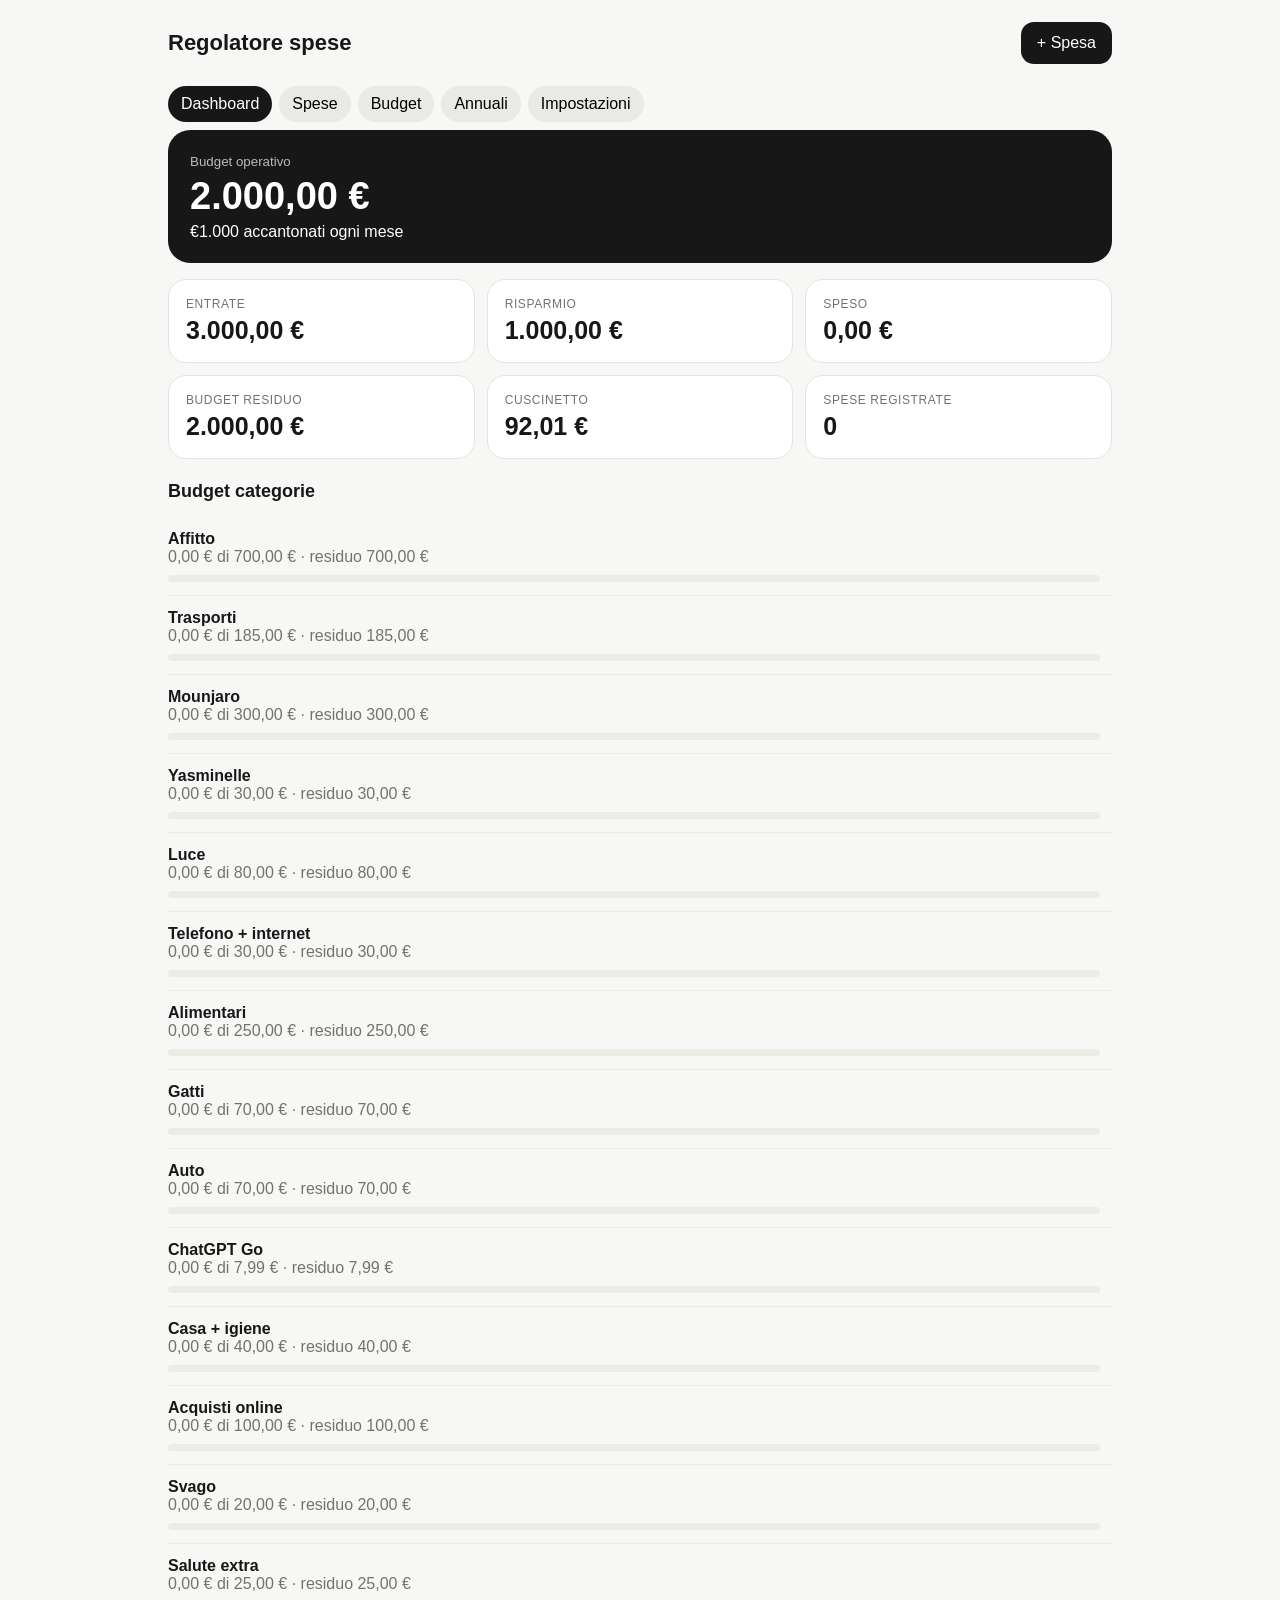
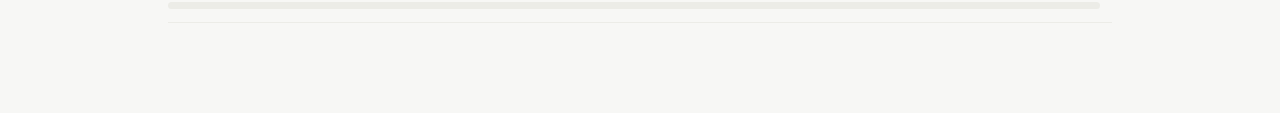
==== index.html @ 63c7d8d8 "Add files via upload" ====
<!doctype html>
<html lang="it">
<head>
  <meta charset="UTF-8" />
  <meta name="viewport" content="width=device-width, initial-scale=1.0" />
  <meta name="theme-color" content="#111111" />
  <title>Regolatore spese</title>
  <link rel="manifest" href="manifest.json" />
  <link rel="stylesheet" href="style.css" />
</head>
<body>
  <div id="app"></div>
  <script src="app.js"></script>
</body>
</html>
---- style.css ----
*{box-sizing:border-box}body{margin:0;background:#f7f7f5;color:#171717;font-family:-apple-system,BlinkMacSystemFont,"Segoe UI",sans-serif}button,input,select{font:inherit}button{cursor:pointer}.shell{max-width:980px;margin:auto;padding:22px 18px 90px}.top{display:flex;justify-content:space-between;align-items:center;margin-bottom:22px}.brand{font-size:22px;font-weight:700}.nav{display:flex;gap:7px;overflow:auto;padding-bottom:8px}.nav button{border:0;background:#e9e9e5;padding:9px 13px;border-radius:999px;white-space:nowrap}.nav button.active{background:#171717;color:white}.hero{background:#171717;color:white;border-radius:22px;padding:22px;margin-bottom:16px}.hero small{opacity:.7}.hero h1{font-size:38px;margin:5px 0}.grid{display:grid;grid-template-columns:repeat(3,1fr);gap:12px}.card{background:white;border:1px solid #e4e4df;border-radius:18px;padding:17px}.label{font-size:12px;color:#73736e;text-transform:uppercase;letter-spacing:.05em}.value{font-size:25px;font-weight:700;margin-top:5px}.section{margin-top:22px}.section h2{font-size:18px}.row{display:flex;align-items:center;justify-content:space-between;gap:12px;padding:13px 0;border-bottom:1px solid #ecece7}.bar{height:7px;background:#ecece7;border-radius:99px;overflow:hidden;margin-top:9px}.bar i{display:block;height:100%;background:#171717}.danger{color:#b42318}.muted{color:#73736e}.primary{border:0;background:#171717;color:#fff;border-radius:13px;padding:12px 16px}.secondary{border:1px solid #d6d6d0;background:white;border-radius:13px;padding:10px 13px}.actions{display:flex;gap:8px;flex-wrap:wrap}.form{background:white;border:1px solid #e4e4df;border-radius:18px;padding:17px;display:grid;gap:12px}.field{display:grid;gap:6px}.field label{font-size:13px;color:#666}.field input,.field select{width:100%;padding:11px 12px;border:1px solid #d8d8d2;border-radius:11px;background:white}.expense{display:grid;grid-template-columns:1fr auto;gap:4px 15px;padding:14px 0;border-bottom:1px solid #ecece7}.expense .desc{font-weight:600}.expense .meta{font-size:13px;color:#777}.expense .amount{grid-row:1/3;grid-column:2;font-weight:700}.settings{display:grid;gap:12px}.empty{padding:25px 0;color:#777;text-align:center}.modal{position:fixed;inset:0;background:#0007;display:grid;place-items:end center;padding:12px}.modalbox{width:min(620px,100%);background:#fff;border-radius:22px;padding:20px;max-height:90vh;overflow:auto}@media(max-width:700px){.grid{grid-template-columns:1fr}.hero h1{font-size:34px}.shell{padding-left:14px;padding-right:14px}}
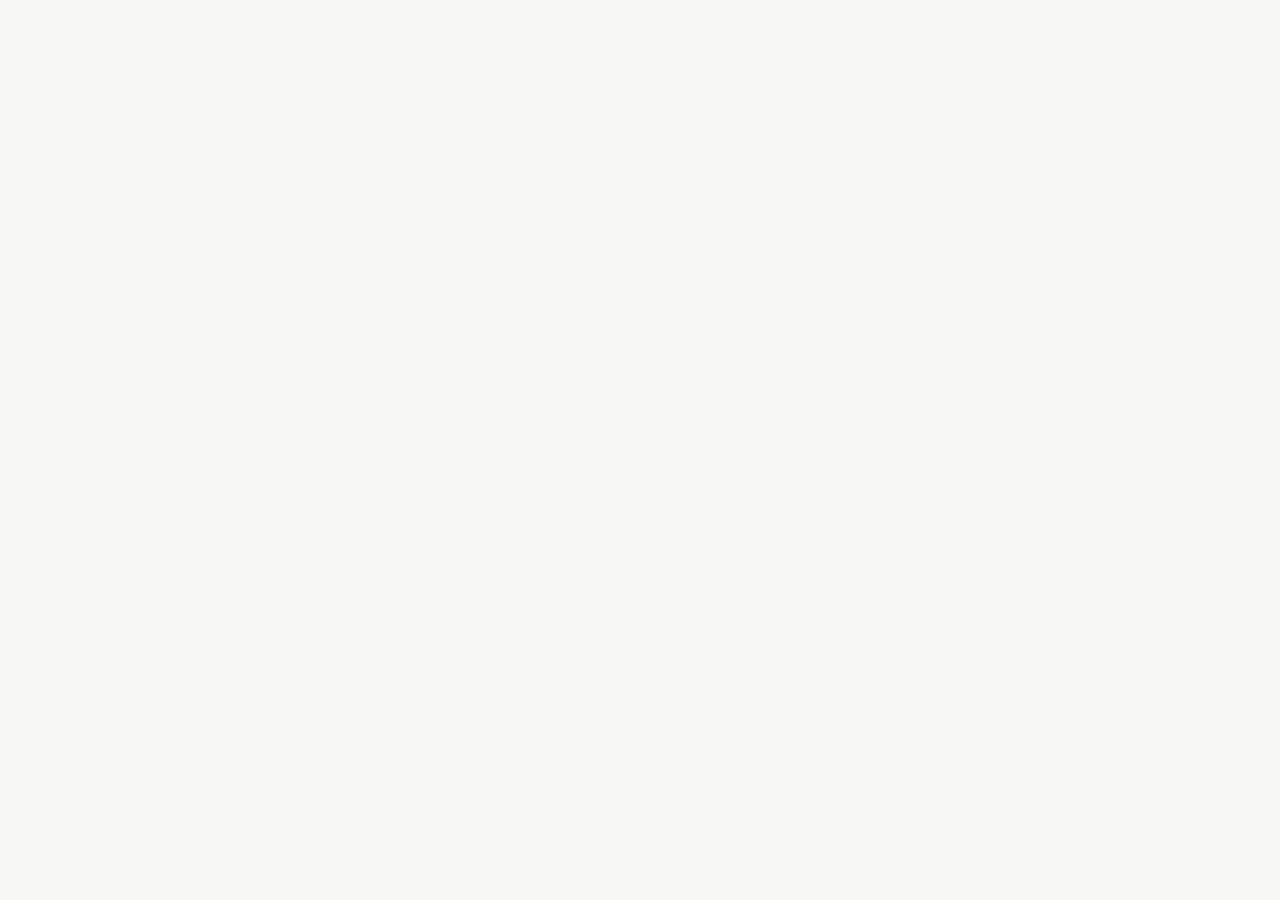
==== commit 25a797ca: "Fix cache for installed PWA" ====
--- a/index.html
+++ b/index.html
@@ -6,10 +6,16 @@
   <meta name="theme-color" content="#111111" />
   <title>Regolatore spese</title>
   <link rel="manifest" href="manifest.json" />
-  <link rel="stylesheet" href="style.css" />
+  <script>
+    const v = Date.now();
+    document.write(`<link rel="stylesheet" href="style.css?v=${v}">`);
+  </script>
 </head>
 <body>
   <div id="app"></div>
-  <script src="app.js"></script>
+  <script src="https://cdn.jsdelivr.net/npm/@supabase/supabase-js@2"></script>
+  <script>
+    document.write(`<script src="app.js?v=${Date.now()}"><\/script>`);
+  </script>
 </body>
 </html>
